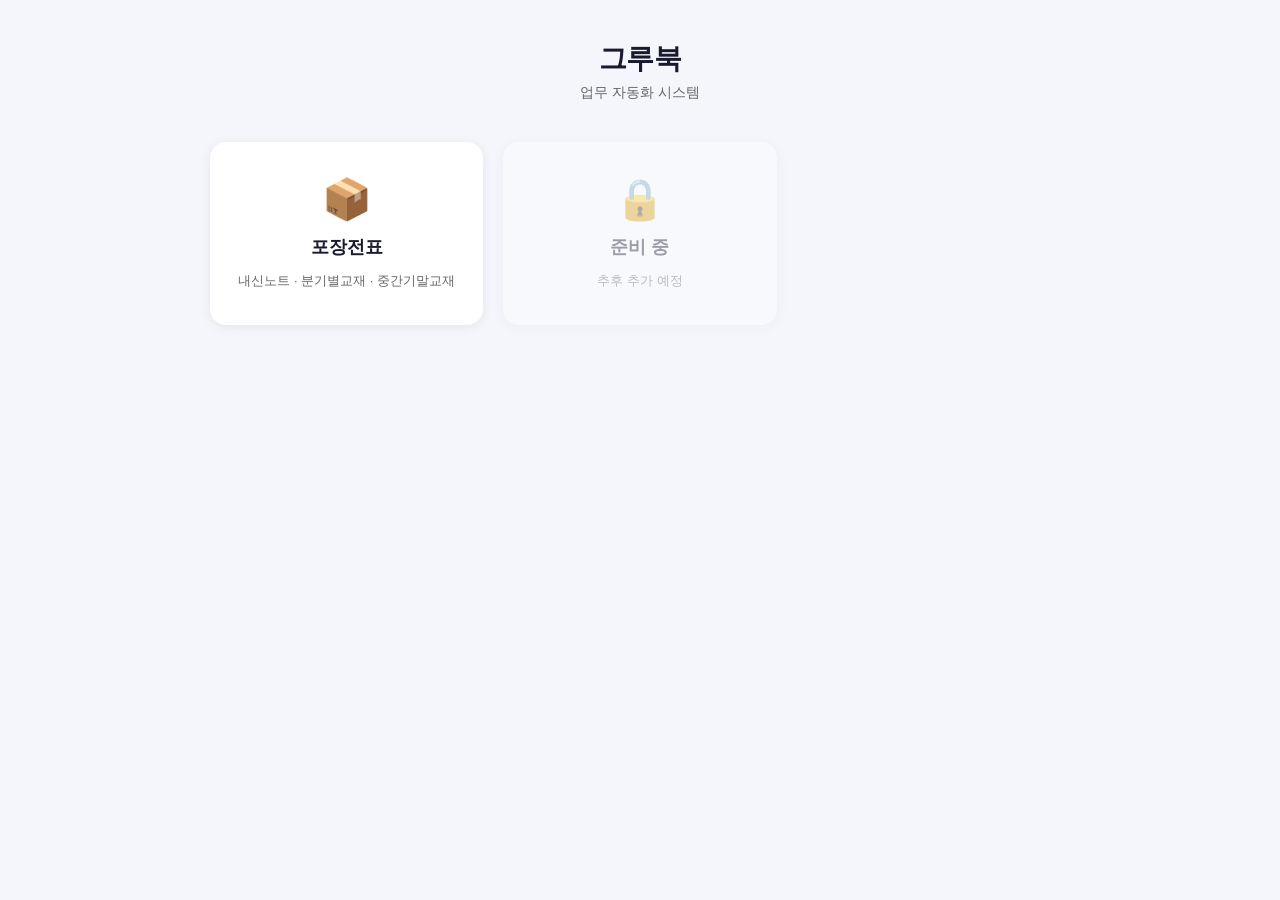
==== templates/index.html @ b0467284 "Initial commit: 그루북 포장전표 자동화 웹앱 - FastAPI 백엔드 + HTML/CSS/JS 프론트엔드 - 내신노트 / 분기별교재 / 중간기말교재 Excel 처리 -" ====
<!DOCTYPE html>
<html lang="ko">
<head>
  <meta charset="UTF-8">
  <meta name="viewport" content="width=device-width, initial-scale=1.0">
  <title>그루북 업무 자동화</title>
  <link rel="stylesheet" href="/static/css/style.css">
</head>
<body>
  <div class="container">
    <header>
      <h1 class="logo">그루북</h1>
      <p class="subtitle">업무 자동화 시스템</p>
    </header>
    <main>
      <div class="card-grid">
        <a href="/packaging" class="card">
          <div class="card-icon">📦</div>
          <div class="card-title">포장전표</div>
          <div class="card-desc">내신노트 · 분기별교재 · 중간기말교재</div>
        </a>
        <!-- 향후 추가될 자동화 항목 -->
        <div class="card card-disabled">
          <div class="card-icon">🔒</div>
          <div class="card-title">준비 중</div>
          <div class="card-desc">추후 추가 예정</div>
        </div>
      </div>
    </main>
  </div>
</body>
</html>
---- static/css/style.css ----
/* ── 기본 ── */
*, *::before, *::after { box-sizing: border-box; margin: 0; padding: 0; }

body {
  font-family: 'Malgun Gothic', 'Apple SD Gothic Neo', 'Noto Sans KR', sans-serif;
  background: #f4f6fb;
  color: #222;
  min-height: 100vh;
}

a { text-decoration: none; color: inherit; }

/* ── 레이아웃 ── */
.container {
  max-width: 900px;
  margin: 0 auto;
  padding: 40px 20px;
}

.container-narrow {
  max-width: 560px;
}

/* ── 헤더 ── */
header {
  margin-bottom: 40px;
  text-align: center;
  position: relative;
}

.back-btn {
  position: absolute;
  left: 0;
  top: 4px;
  font-size: 14px;
  color: #555;
  font-weight: 500;
}
.back-btn:hover { color: #2563eb; }

.logo {
  font-size: 28px;
  font-weight: 800;
  color: #1a1a2e;
  letter-spacing: -0.5px;
}

.subtitle {
  margin-top: 6px;
  font-size: 14px;
  color: #666;
}

/* ── 카드 그리드 ── */
.card-grid {
  display: grid;
  grid-template-columns: repeat(auto-fill, minmax(220px, 1fr));
  gap: 20px;
}

.card {
  background: #fff;
  border-radius: 16px;
  padding: 32px 24px;
  box-shadow: 0 2px 12px rgba(0,0,0,0.07);
  cursor: pointer;
  transition: transform 0.15s, box-shadow 0.15s;
  display: flex;
  flex-direction: column;
  align-items: center;
  text-align: center;
  gap: 12px;
  border: 2px solid transparent;
}

.card:hover {
  transform: translateY(-3px);
  box-shadow: 0 6px 24px rgba(37,99,235,0.13);
  border-color: #2563eb;
}

.card-disabled {
  opacity: 0.4;
  cursor: not-allowed;
  pointer-events: none;
}

.card-icon { font-size: 40px; }

.card-title {
  font-size: 18px;
  font-weight: 700;
  color: #1a1a2e;
}

.card-desc {
  font-size: 13px;
  color: #666;
  line-height: 1.5;
}

/* ── 업로드 영역 ── */
.upload-area {
  border: 2.5px dashed #c0cbe0;
  border-radius: 16px;
  padding: 40px 24px;
  cursor: pointer;
  transition: border-color 0.15s, background 0.15s;
  background: #fff;
  margin-bottom: 24px;
  min-height: 180px;
  display: flex;
  align-items: center;
  justify-content: center;
}

.upload-area:hover, .upload-area.drag-over {
  border-color: #2563eb;
  background: #eff6ff;
}

.upload-content, .upload-selected {
  display: flex;
  flex-direction: column;
  align-items: center;
  gap: 10px;
  text-align: center;
}

.upload-icon { font-size: 36px; }

.upload-text {
  font-size: 15px;
  font-weight: 600;
  color: #333;
}

.upload-hint {
  font-size: 12px;
  color: #888;
}

.upload-filename {
  font-size: 14px;
  font-weight: 600;
  color: #2563eb;
  word-break: break-all;
}

/* ── 밴딩 설정 ── */
.banding-section {
  background: #fff;
  border-radius: 16px;
  padding: 24px;
  margin-bottom: 24px;
  box-shadow: 0 2px 8px rgba(0,0,0,0.05);
}

.section-title {
  font-size: 15px;
  font-weight: 700;
  color: #333;
  margin-bottom: 16px;
}

.banding-grid {
  display: grid;
  grid-template-columns: repeat(3, 1fr);
  gap: 16px;
}

.banding-item {
  display: flex;
  flex-direction: column;
  gap: 6px;
}

.banding-item label {
  font-size: 13px;
  font-weight: 600;
  color: #555;
}

.banding-item input {
  border: 1.5px solid #d1d5db;
  border-radius: 8px;
  padding: 8px 12px;
  font-size: 15px;
  font-weight: 700;
  text-align: center;
  outline: none;
  transition: border-color 0.15s;
  width: 100%;
}

.banding-item input:focus { border-color: #2563eb; }

/* ── 버튼 ── */
.btn-primary {
  width: 100%;
  background: #2563eb;
  color: #fff;
  border: none;
  border-radius: 12px;
  padding: 16px;
  font-size: 16px;
  font-weight: 700;
  cursor: pointer;
  transition: background 0.15s, opacity 0.15s;
  font-family: inherit;
}

.btn-primary:hover:not(:disabled) { background: #1d4ed8; }

.btn-primary:disabled {
  opacity: 0.4;
  cursor: not-allowed;
}

.btn-secondary {
  background: #f3f4f6;
  color: #333;
  border: none;
  border-radius: 12px;
  padding: 12px 24px;
  font-size: 15px;
  font-weight: 600;
  cursor: pointer;
  transition: background 0.15s;
  font-family: inherit;
  margin-top: 12px;
}

.btn-secondary:hover { background: #e5e7eb; }

/* ── 진행률 ── */
.progress-section {
  margin-top: 28px;
  background: #fff;
  border-radius: 16px;
  padding: 24px;
  box-shadow: 0 2px 8px rgba(0,0,0,0.05);
}

.progress-bar-wrap {
  background: #e5e7eb;
  border-radius: 999px;
  height: 10px;
  overflow: hidden;
  margin-bottom: 12px;
}

.progress-bar {
  height: 100%;
  background: linear-gradient(90deg, #2563eb, #60a5fa);
  border-radius: 999px;
  transition: width 0.4s ease;
  position: relative;
  overflow: hidden;
}

/* 처리 중일 때 shimmer 효과 */
.progress-bar.processing::after {
  content: '';
  position: absolute;
  top: 0; left: -100%;
  width: 60%;
  height: 100%;
  background: linear-gradient(90deg, transparent, rgba(255,255,255,0.45), transparent);
  animation: shimmer 1.2s infinite;
}

@keyframes shimmer {
  0%   { left: -60%; }
  100% { left: 160%; }
}

/* 메시지 앞 스피너 */
.progress-msg.spinning::before {
  content: '';
  display: inline-block;
  width: 12px;
  height: 12px;
  border: 2px solid #c0cbe0;
  border-top-color: #2563eb;
  border-radius: 50%;
  animation: spin 0.8s linear infinite;
  margin-right: 8px;
  vertical-align: middle;
}

@keyframes spin {
  to { transform: rotate(360deg); }
}

.progress-msg {
  font-size: 14px;
  color: #555;
  text-align: center;
}

/* ── 다운로드 / 에러 ── */
.download-section, .error-section {
  margin-top: 28px;
  background: #fff;
  border-radius: 16px;
  padding: 36px 24px;
  box-shadow: 0 2px 8px rgba(0,0,0,0.05);
  flex-direction: column;
  align-items: center;
  gap: 12px;
  text-align: center;
}

.success-icon, .error-icon { font-size: 40px; }

.success-msg {
  font-size: 15px;
  font-weight: 600;
  color: #1a1a2e;
}

.btn-download {
  display: inline-block;
  background: #16a34a;
  color: #fff;
  border-radius: 12px;
  padding: 14px 32px;
  font-size: 16px;
  font-weight: 700;
  margin-top: 4px;
  transition: background 0.15s;
}
.btn-download:hover { background: #15803d; }

.error-msg {
  font-size: 14px;
  color: #dc2626;
  font-weight: 500;
}
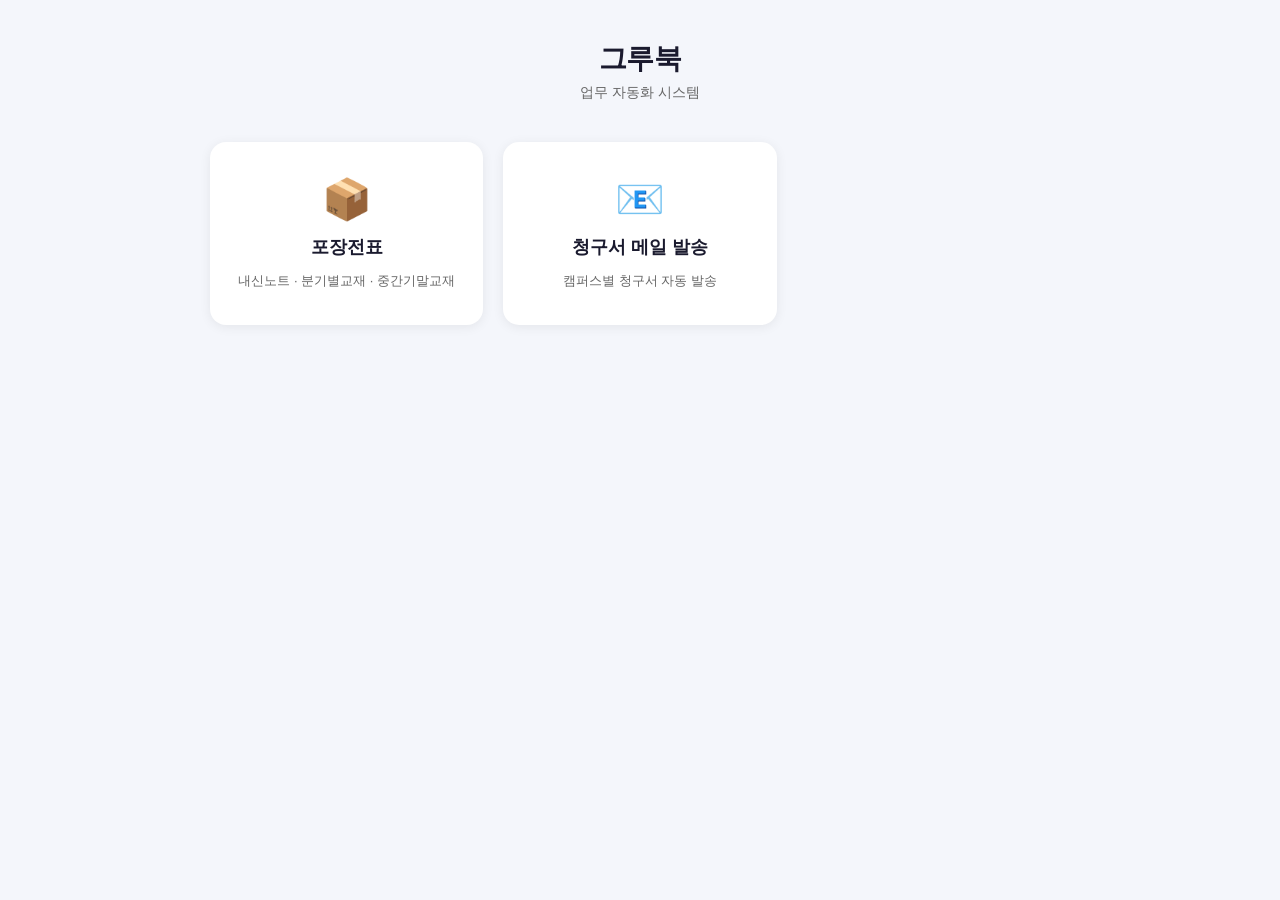
==== commit f4536a41: "feat: 청구서 메일 발송 기능 추가 - processors/email_sender.py: 파일명 파싱, 캠퍼스별 그룹핑, Gmail SMTP 발송 로직 - campus_emai" ====
--- a/templates/index.html
+++ b/templates/index.html
@@ -19,12 +19,11 @@
           <div class="card-title">포장전표</div>
           <div class="card-desc">내신노트 · 분기별교재 · 중간기말교재</div>
         </a>
-        <!-- 향후 추가될 자동화 항목 -->
-        <div class="card card-disabled">
-          <div class="card-icon">🔒</div>
-          <div class="card-title">준비 중</div>
-          <div class="card-desc">추후 추가 예정</div>
-        </div>
+        <a href="/email" class="card">
+          <div class="card-icon">📧</div>
+          <div class="card-title">청구서 메일 발송</div>
+          <div class="card-desc">캠퍼스별 청구서 자동 발송</div>
+        </a>
       </div>
     </main>
   </div>
--- a/static/css/style.css
+++ b/static/css/style.css
@@ -337,4 +337,73 @@
   font-size: 14px;
   color: #dc2626;
   font-weight: 500;
-}
+  white-space: pre-wrap;
+}
+
+/* ── 이메일 페이지 ── */
+.table-wrap {
+  overflow-x: auto;
+  border-radius: 12px;
+  box-shadow: 0 2px 8px rgba(0,0,0,0.05);
+  margin-bottom: 24px;
+}
+
+.preview-table {
+  width: 100%;
+  border-collapse: collapse;
+  background: #fff;
+  font-size: 14px;
+}
+
+.preview-table th {
+  background: #f3f4f6;
+  padding: 10px 14px;
+  font-weight: 700;
+  color: #333;
+  text-align: center;
+  border-bottom: 2px solid #e5e7eb;
+}
+
+.preview-table td {
+  padding: 10px 14px;
+  text-align: center;
+  border-bottom: 1px solid #f0f0f0;
+  color: #444;
+}
+
+.preview-table tr:last-child td { border-bottom: none; }
+
+.preview-table td.email-missing {
+  color: #dc2626;
+  font-weight: 600;
+}
+
+.msg-textarea {
+  width: 100%;
+  border: 1.5px solid #d1d5db;
+  border-radius: 8px;
+  padding: 10px 14px;
+  font-size: 14px;
+  font-family: inherit;
+  color: #333;
+  resize: vertical;
+  outline: none;
+  transition: border-color 0.15s;
+}
+
+.msg-textarea:focus { border-color: #2563eb; }
+
+.btn-row {
+  display: flex;
+  gap: 12px;
+  margin-top: 4px;
+}
+
+.btn-row .btn-secondary {
+  flex: 0 0 auto;
+  margin-top: 0;
+}
+
+.btn-row .btn-primary {
+  flex: 1;
+}
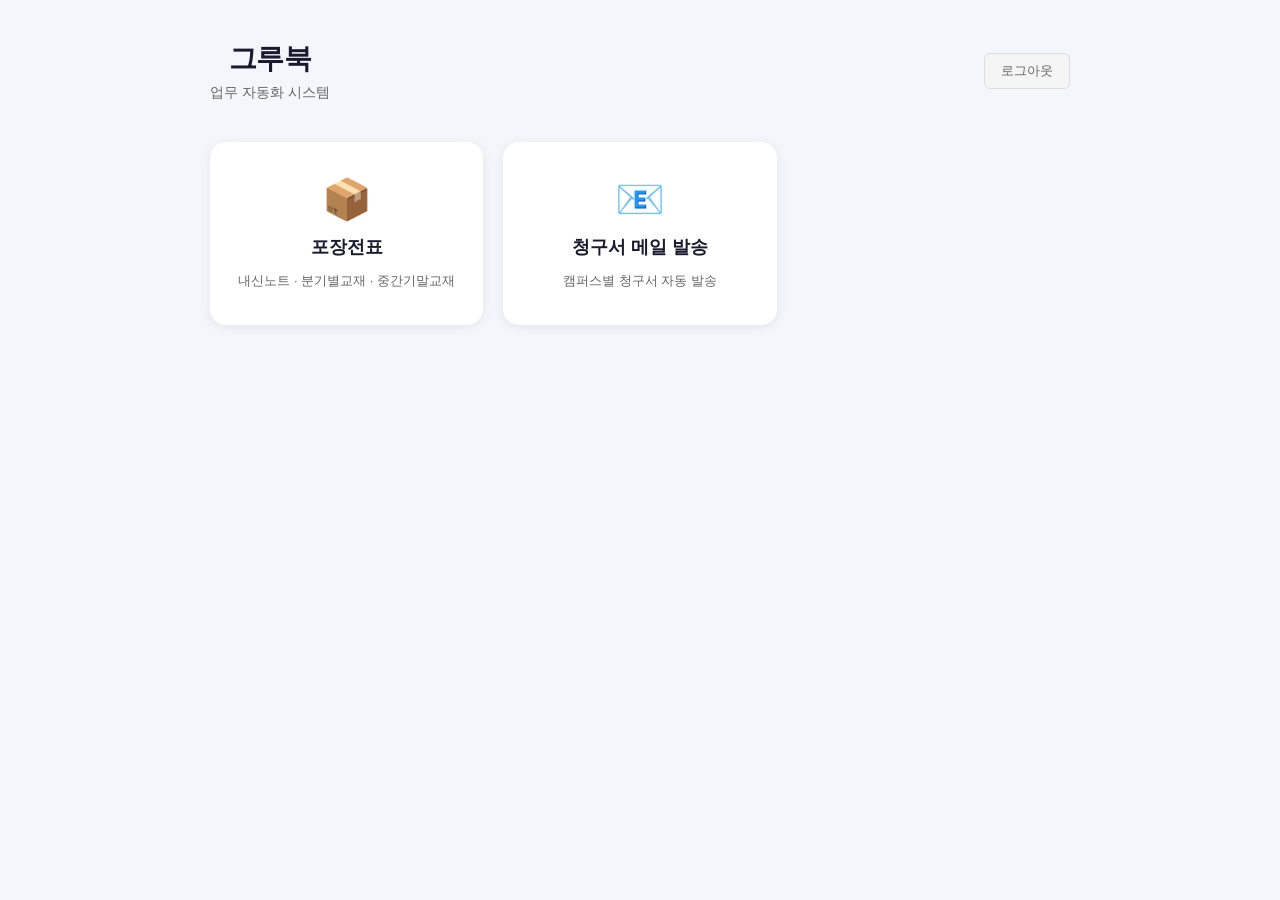
==== commit 46170904: "feat: 환경변수 기반 단일 비밀번호 로그인 시스템 구현 - itsdangerous를 활용한 서명된 쿠키 기반 세션 관리 - APP_PASSWORD, SESSION_SECRET " ====
--- a/templates/index.html
+++ b/templates/index.html
@@ -5,12 +5,42 @@
   <meta name="viewport" content="width=device-width, initial-scale=1.0">
   <title>그루북 업무 자동화</title>
   <link rel="stylesheet" href="/static/css/style.css">
+  <style>
+    header {
+      display: flex;
+      justify-content: space-between;
+      align-items: center;
+    }
+
+    .logout-btn {
+      padding: 8px 16px;
+      background: #f5f5f5;
+      border: 1px solid #ddd;
+      border-radius: 6px;
+      font-size: 13px;
+      color: #666;
+      cursor: pointer;
+      transition: all 0.2s;
+      text-decoration: none;
+      display: inline-block;
+    }
+
+    .logout-btn:hover {
+      background: #efefef;
+      color: #333;
+    }
+  </style>
 </head>
 <body>
   <div class="container">
     <header>
-      <h1 class="logo">그루북</h1>
-      <p class="subtitle">업무 자동화 시스템</p>
+      <div>
+        <h1 class="logo">그루북</h1>
+        <p class="subtitle">업무 자동화 시스템</p>
+      </div>
+      <form action="/logout" method="post" style="margin: 0;">
+        <button type="submit" class="logout-btn">로그아웃</button>
+      </form>
     </header>
     <main>
       <div class="card-grid">
--- a/static/css/style.css
+++ b/static/css/style.css
@@ -407,3 +407,139 @@
 .btn-row .btn-primary {
   flex: 1;
 }
+
+/* ── 모달 ── */
+.modal-overlay {
+  position: fixed;
+  top: 0;
+  left: 0;
+  right: 0;
+  bottom: 0;
+  background: rgba(0, 0, 0, 0.5);
+  display: flex;
+  align-items: center;
+  justify-content: center;
+  z-index: 1000;
+  padding: 20px;
+}
+
+.modal-box {
+  background: #fff;
+  border-radius: 16px;
+  padding: 32px;
+  max-width: 600px;
+  width: 100%;
+  box-shadow: 0 10px 40px rgba(0, 0, 0, 0.2);
+  max-height: 90vh;
+  overflow-y: auto;
+}
+
+.modal-box h3 {
+  font-size: 20px;
+  font-weight: 700;
+  color: #1a1a2e;
+  margin-bottom: 12px;
+}
+
+.modal-subtitle {
+  font-size: 14px;
+  color: #555;
+  margin-bottom: 24px;
+}
+
+.preview-email {
+  background: #f9fafb;
+  border-radius: 12px;
+  padding: 20px;
+  margin-bottom: 24px;
+  border: 1px solid #e5e7eb;
+}
+
+.preview-field {
+  display: flex;
+  flex-direction: column;
+  gap: 8px;
+  margin-bottom: 16px;
+}
+
+.preview-field:last-child {
+  margin-bottom: 0;
+}
+
+.preview-field .label {
+  font-size: 12px;
+  font-weight: 700;
+  text-transform: uppercase;
+  color: #666;
+  letter-spacing: 0.5px;
+}
+
+.preview-content {
+  font-size: 14px;
+  color: #333;
+  line-height: 1.6;
+  word-break: break-word;
+}
+
+#modalPreviewBody {
+  white-space: pre-wrap;
+  word-wrap: break-word;
+  font-family: 'Courier New', monospace;
+  font-size: 13px;
+  background: #fff;
+  padding: 12px;
+  border-radius: 8px;
+  border: 1px solid #e5e7eb;
+}
+
+.preview-targets {
+  margin-bottom: 24px;
+}
+
+.preview-targets .label {
+  font-size: 12px;
+  font-weight: 700;
+  text-transform: uppercase;
+  color: #666;
+  letter-spacing: 0.5px;
+  margin-bottom: 12px;
+  display: block;
+}
+
+.preview-targets ul {
+  list-style: none;
+  padding: 0;
+  background: #f9fafb;
+  border-radius: 8px;
+  border: 1px solid #e5e7eb;
+  max-height: 200px;
+  overflow-y: auto;
+}
+
+.preview-targets li {
+  padding: 12px 12px;
+  font-size: 14px;
+  color: #333;
+  border-bottom: 1px solid #e5e7eb;
+}
+
+.preview-targets li:last-child {
+  border-bottom: none;
+}
+
+.modal-actions {
+  display: flex;
+  gap: 12px;
+  justify-content: flex-end;
+}
+
+.modal-actions .btn-secondary {
+  margin-top: 0;
+  flex: 0 0 auto;
+}
+
+.modal-actions .btn-primary {
+  width: auto;
+  padding: 12px 32px;
+  margin-top: 0;
+}
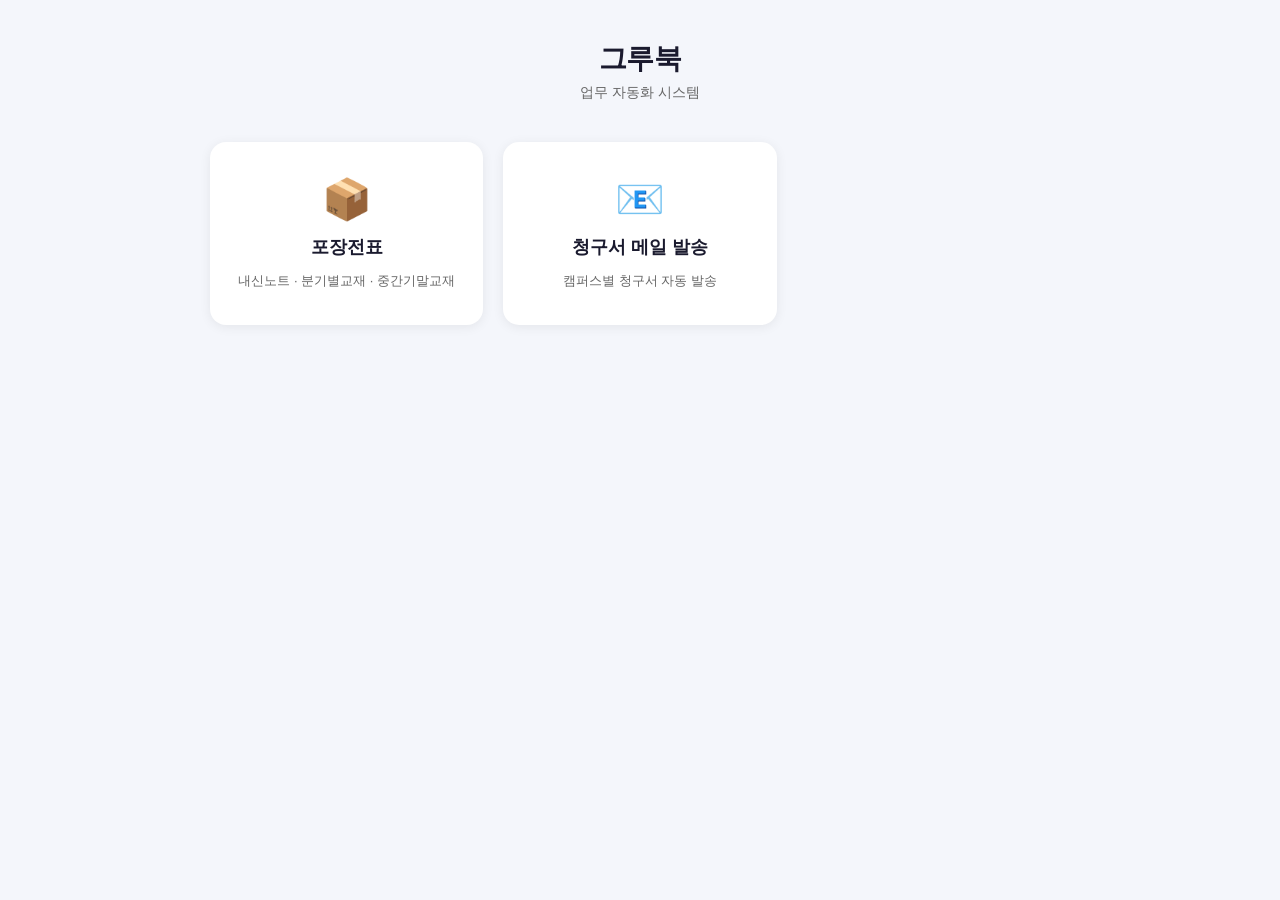
==== commit 9c96ca1b: "refactor: 전체 로그인 시스템 제거, 메일 페이지 인증코드 방식으로 변경 - 쿠키 기반 전체 사이트 로그인 시스템 제거 (auth_middleware, /login, /lo" ====
--- a/templates/index.html
+++ b/templates/index.html
@@ -5,42 +5,12 @@
   <meta name="viewport" content="width=device-width, initial-scale=1.0">
   <title>그루북 업무 자동화</title>
   <link rel="stylesheet" href="/static/css/style.css">
-  <style>
-    header {
-      display: flex;
-      justify-content: space-between;
-      align-items: center;
-    }
-
-    .logout-btn {
-      padding: 8px 16px;
-      background: #f5f5f5;
-      border: 1px solid #ddd;
-      border-radius: 6px;
-      font-size: 13px;
-      color: #666;
-      cursor: pointer;
-      transition: all 0.2s;
-      text-decoration: none;
-      display: inline-block;
-    }
-
-    .logout-btn:hover {
-      background: #efefef;
-      color: #333;
-    }
-  </style>
 </head>
 <body>
   <div class="container">
     <header>
-      <div>
-        <h1 class="logo">그루북</h1>
-        <p class="subtitle">업무 자동화 시스템</p>
-      </div>
-      <form action="/logout" method="post" style="margin: 0;">
-        <button type="submit" class="logout-btn">로그아웃</button>
-      </form>
+      <h1 class="logo">그루북</h1>
+      <p class="subtitle">업무 자동화 시스템</p>
     </header>
     <main>
       <div class="card-grid">
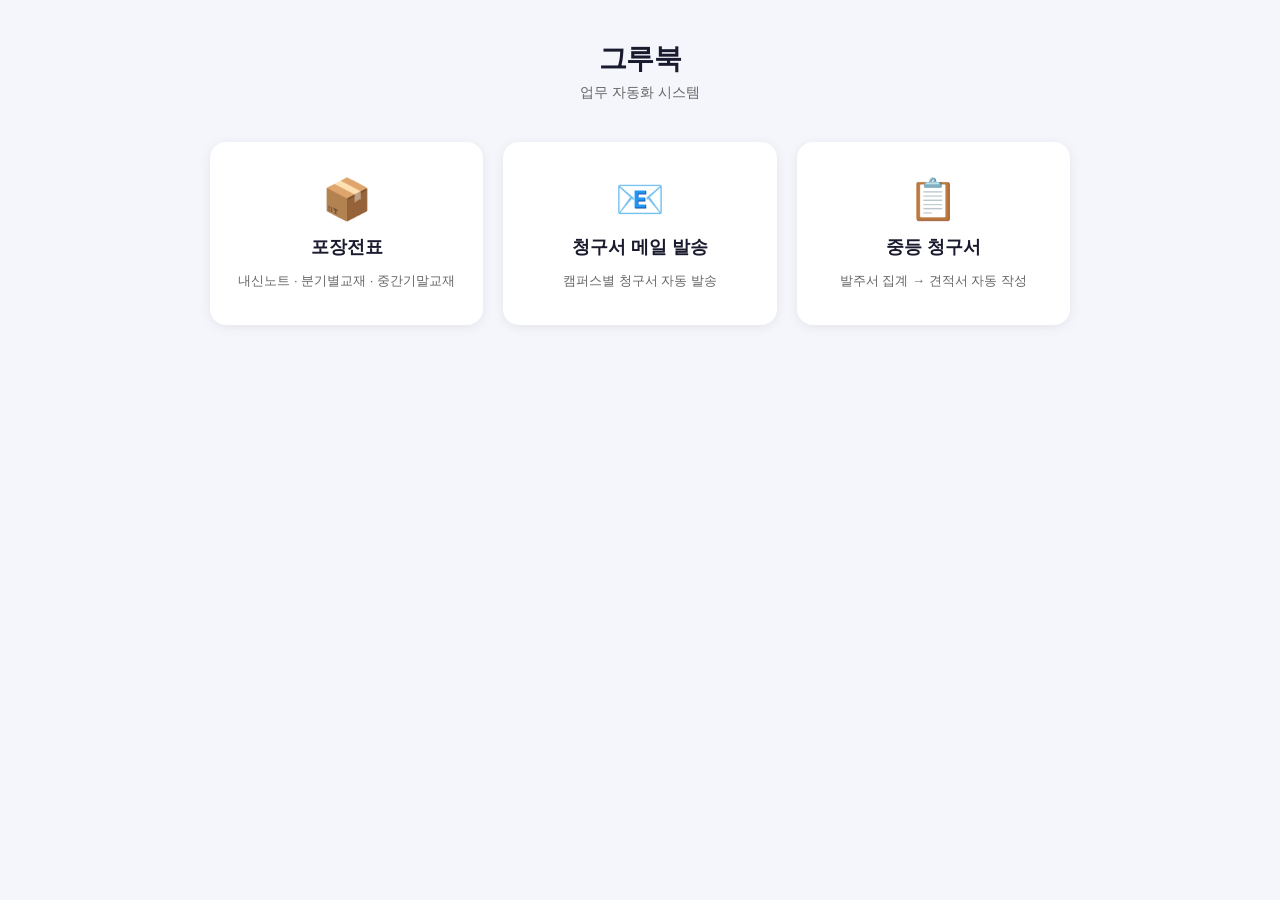
==== commit 3d73e2f4: "feat: 중등 청구서 기능 추가 - processors/jundeung_bill.py: 발주서 시트(노트/중등본책미니북답지/기출/예상문제) 파싱 및 캠퍼스별 수량·공급액 합산 로" ====
--- a/templates/index.html
+++ b/templates/index.html
@@ -24,6 +24,11 @@
           <div class="card-title">청구서 메일 발송</div>
           <div class="card-desc">캠퍼스별 청구서 자동 발송</div>
         </a>
+        <a href="/jundeung-bill" class="card">
+          <div class="card-icon">📋</div>
+          <div class="card-title">중등 청구서</div>
+          <div class="card-desc">발주서 집계 → 견적서 자동 작성</div>
+        </a>
       </div>
     </main>
   </div>
